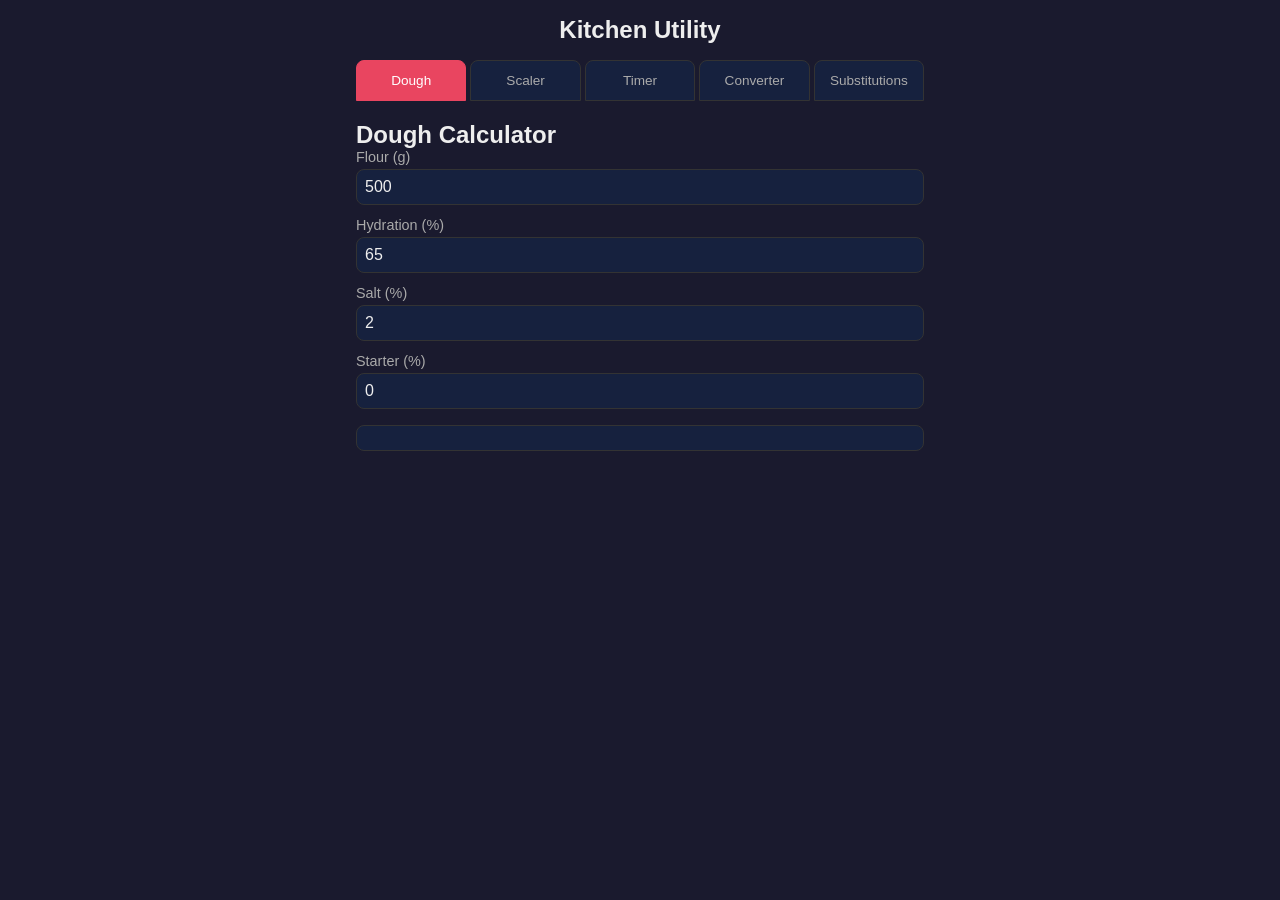
==== index.html @ 8a7f0510 "feat: add kitchen utility app skeleton with all tool modules" ====
<!DOCTYPE html>
<html lang="en">
<head>
    <meta charset="UTF-8">
    <meta name="viewport" content="width=device-width, initial-scale=1.0">
    <title>Kitchen Utility</title>
    <link rel="stylesheet" href="styles.css">
</head>
<body>
    <header>
        <h1>Kitchen Utility</h1>
    </header>
    <nav class="tabs" role="tablist">
        <button class="tab active" data-tab="dough" role="tab" aria-selected="true">Dough</button>
        <button class="tab" data-tab="scaler" role="tab" aria-selected="false">Scaler</button>
        <button class="tab" data-tab="timer" role="tab" aria-selected="false">Timer</button>
        <button class="tab" data-tab="converter" role="tab" aria-selected="false">Converter</button>
        <button class="tab" data-tab="substitutions" role="tab" aria-selected="false">Substitutions</button>
    </nav>
    <main>
        <section id="dough" class="tool-panel active" role="tabpanel">
            <h2>Dough Calculator</h2>
            <div class="input-group">
                <label for="flour">Flour (g)</label>
                <input type="number" id="flour" value="500" min="1">
            </div>
            <div class="input-group">
                <label for="hydration">Hydration (%)</label>
                <input type="number" id="hydration" value="65" min="0" max="100" step="0.1">
            </div>
            <div class="input-group">
                <label for="salt">Salt (%)</label>
                <input type="number" id="salt" value="2" min="0" max="5" step="0.1">
            </div>
            <div class="input-group">
                <label for="starter">Starter (%)</label>
                <input type="number" id="starter" value="0" min="0" max="100" step="0.1">
            </div>
            <div id="dough-results" class="results"></div>
        </section>
        <section id="scaler" class="tool-panel" role="tabpanel" hidden>
            <h2>Recipe Scaler</h2>
            <div class="input-group">
                <label for="servings-current">Current servings</label>
                <input type="number" id="servings-current" value="4" min="1">
            </div>
            <div class="input-group">
                <label for="servings-target">Target servings</label>
                <input type="number" id="servings-target" value="2" min="1">
            </div>
            <div id="recipe-inputs" class="recipe-inputs"></div>
            <button id="add-ingredient" class="btn">+ Add Ingredient</button>
            <div id="scaled-results" class="results"></div>
        </section>
        <section id="timer" class="tool-panel" role="tabpanel" hidden>
            <h2>Cooking Timer</h2>
            <div id="timer-list" class="timer-list"></div>
            <button id="add-timer" class="btn">+ Add Timer</button>
        </section>
        <section id="converter" class="tool-panel" role="tabpanel" hidden>
            <h2>Unit Converter</h2>
            <div class="converter-type-tabs">
                <button class="converter-tab active" data-type="temperature">Temperature</button>
                <button class="converter-tab" data-type="volume">Volume</button>
                <button class="converter-tab" data-type="weight">Weight</button>
            </div>
            <div class="input-group">
                <label for="converter-value">Value</label>
                <input type="number" id="converter-value" value="200" step="0.1">
            </div>
            <div class="input-group">
                <label for="converter-from">From</label>
                <select id="converter-from"></select>
            </div>
            <div class="input-group">
                <label for="converter-to">To</label>
                <select id="converter-to"></select>
            </div>
            <div id="converter-results" class="results"></div>
        </section>
        <section id="substitutions" class="tool-panel" role="tabpanel" hidden>
            <h2>Substitution Finder</h2>
            <div class="input-group">
                <label for="sub-search">Search ingredient</label>
                <input type="text" id="sub-search" placeholder="e.g., butter, eggs, milk">
            </div>
            <div id="sub-results" class="results"></div>
        </section>
    </main>
    <script src="js/dough.js"></script>
    <script src="js/scaler.js"></script>
    <script src="js/timer.js"></script>
    <script src="js/converter.js"></script>
    <script src="js/substitutions.json"></script>
    <script src="js/substitutions.js"></script>
    <script src="js/app.js"></script>
</body>
</html>
---- styles.css ----
:root {
    --bg: #1a1a2e;
    --surface: #16213e;
    --primary: #e94560;
    --text: #eee;
    --text-muted: #aaa;
    --border: #333;
    --radius: 8px;
    --spacing: 1rem;
}

* { box-sizing: border-box; margin: 0; padding: 0; }

body {
    font-family: -apple-system, BlinkMacSystemFont, 'Segoe UI', Roboto, sans-serif;
    background: var(--bg);
    color: var(--text);
    min-height: 100vh;
    padding: var(--spacing);
}

header h1 {
    text-align: center;
    margin-bottom: 1rem;
    font-size: 1.5rem;
}

.tabs {
    display: flex;
    gap: 0.25rem;
    overflow-x: auto;
    -webkit-overflow-scrolling: touch;
    margin-bottom: 1rem;
    padding-bottom: 0.25rem;
}

.tab {
    flex: 1;
    min-width: 70px;
    padding: 0.75rem 0.5rem;
    background: var(--surface);
    border: 1px solid var(--border);
    color: var(--text-muted);
    border-radius: var(--radius) var(--radius) 0 0;
    cursor: pointer;
    font-size: 0.85rem;
    text-align: center;
    transition: all 0.2s;
}

.tab.active {
    background: var(--primary);
    color: white;
    border-color: var(--primary);
}

.tool-panel {
    display: none;
}

.tool-panel.active {
    display: block;
}

.input-group {
    margin-bottom: 0.75rem;
}

.input-group label {
    display: block;
    margin-bottom: 0.25rem;
    font-size: 0.9rem;
    color: var(--text-muted);
}

.input-group input,
.input-group select {
    width: 100%;
    padding: 0.5rem;
    background: var(--surface);
    border: 1px solid var(--border);
    color: var(--text);
    border-radius: var(--radius);
    font-size: 1rem;
}

.input-group input:focus,
.input-group select:focus {
    outline: none;
    border-color: var(--primary);
}

.btn {
    padding: 0.5rem 1rem;
    background: var(--primary);
    color: white;
    border: none;
    border-radius: var(--radius);
    cursor: pointer;
    font-size: 0.9rem;
}

.btn:hover { opacity: 0.9; }

.results {
    margin-top: 1rem;
    padding: 0.75rem;
    background: var(--surface);
    border-radius: var(--radius);
    border: 1px solid var(--border);
}

.results p {
    margin-bottom: 0.25rem;
    font-size: 0.95rem;
}

.results strong {
    color: var(--primary);
}

.recipe-inputs {
    margin-bottom: 0.5rem;
}

.recipe-input-row {
    display: flex;
    gap: 0.5rem;
    margin-bottom: 0.5rem;
}

.recipe-input-row input {
    flex: 1;
}

.timer-list {
    margin-bottom: 1rem;
}

.timer-item {
    background: var(--surface);
    border: 1px solid var(--border);
    border-radius: var(--radius);
    padding: 0.75rem;
    margin-bottom: 0.5rem;
}

.timer-item .timer-name {
    font-weight: bold;
    margin-bottom: 0.25rem;
}

.timer-item .timer-time {
    font-size: 1.5rem;
    font-variant-numeric: tabular-nums;
}

.timer-item .timer-controls {
    display: flex;
    gap: 0.5rem;
    margin-top: 0.5rem;
}

.timer-item.finished {
    border-color: var(--primary);
    animation: pulse 1s infinite;
}

@keyframes pulse {
    0%, 100% { opacity: 1; }
    50% { opacity: 0.7; }
}

.converter-type-tabs {
    display: flex;
    gap: 0.25rem;
    margin-bottom: 0.75rem;
}

.converter-tab {
    padding: 0.5rem 1rem;
    background: var(--surface);
    border: 1px solid var(--border);
    color: var(--text-muted);
    border-radius: var(--radius);
    cursor: pointer;
    font-size: 0.85rem;
}

.converter-tab.active {
    background: var(--primary);
    color: white;
    border-color: var(--primary);
}

@media (min-width: 600px) {
    body { max-width: 600px; margin: 0 auto; }
    .recipe-input-row { flex-wrap: nowrap; }
}
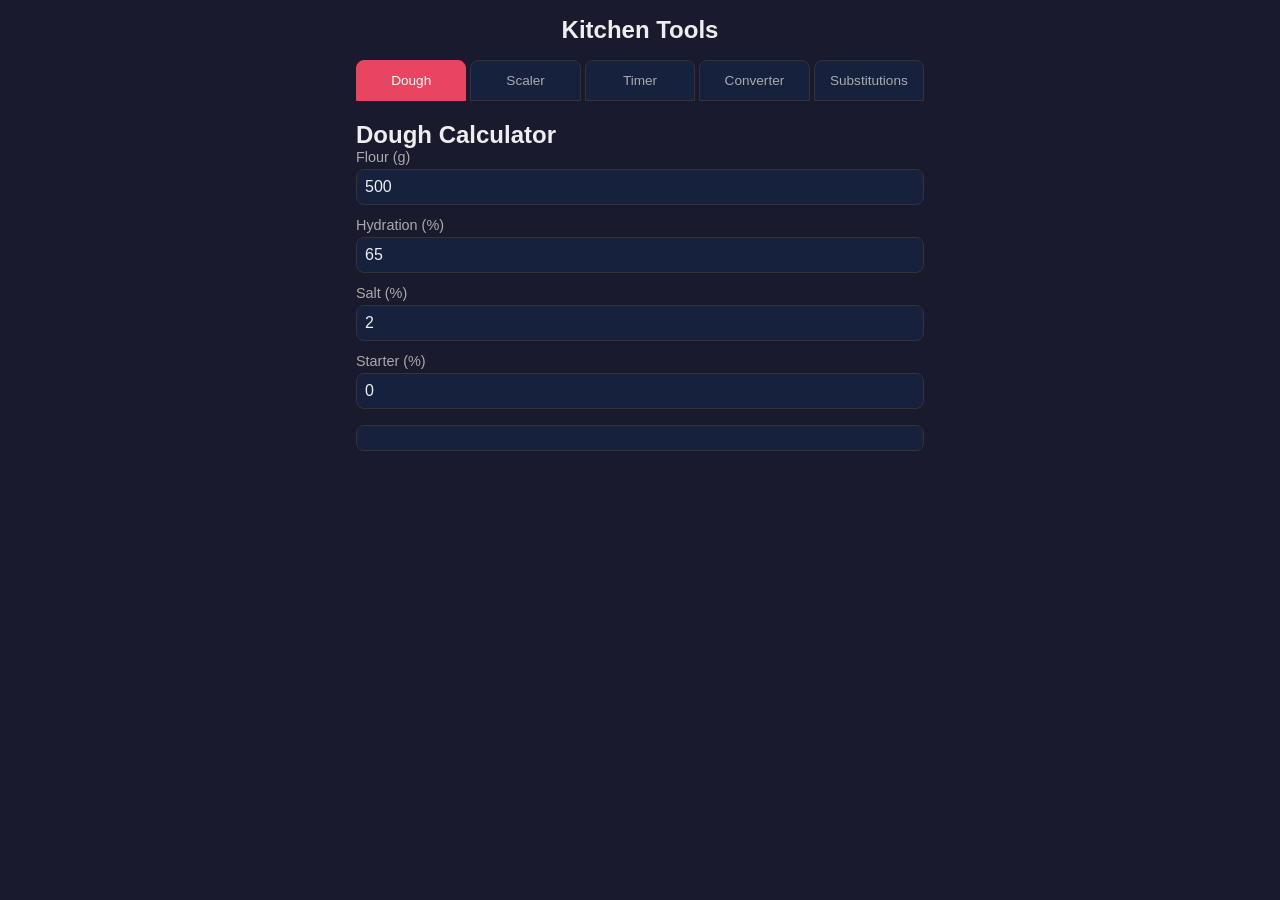
==== commit 48af4fec: "Baseline upstream Kitchen Utility" ====
--- a/index.html
+++ b/index.html
@@ -3,12 +3,15 @@
 <head>
     <meta charset="UTF-8">
     <meta name="viewport" content="width=device-width, initial-scale=1.0">
-    <title>Kitchen Utility</title>
+    <title>Kitchen Tools</title>
+    <meta name="description" content="Kitchen utility tools: dough calculator, recipe scaler, cooking timer, unit converter, substitution finder">
+    <meta name="theme-color" content="#1a1a2e">
+    <link rel="icon" href="data:image/svg+xml,<svg xmlns='http://www.w3.org/2000/svg' viewBox='0 0 100 100'><text y='.9em' font-size='90'>🍳</text></svg>">
     <link rel="stylesheet" href="styles.css">
 </head>
 <body>
     <header>
-        <h1>Kitchen Utility</h1>
+        <h1>Kitchen Tools</h1>
     </header>
     <nav class="tabs" role="tablist">
         <button class="tab active" data-tab="dough" role="tab" aria-selected="true">Dough</button>
@@ -91,7 +94,6 @@
     <script src="js/scaler.js"></script>
     <script src="js/timer.js"></script>
     <script src="js/converter.js"></script>
-    <script src="js/substitutions.json"></script>
     <script src="js/substitutions.js"></script>
     <script src="js/app.js"></script>
 </body>
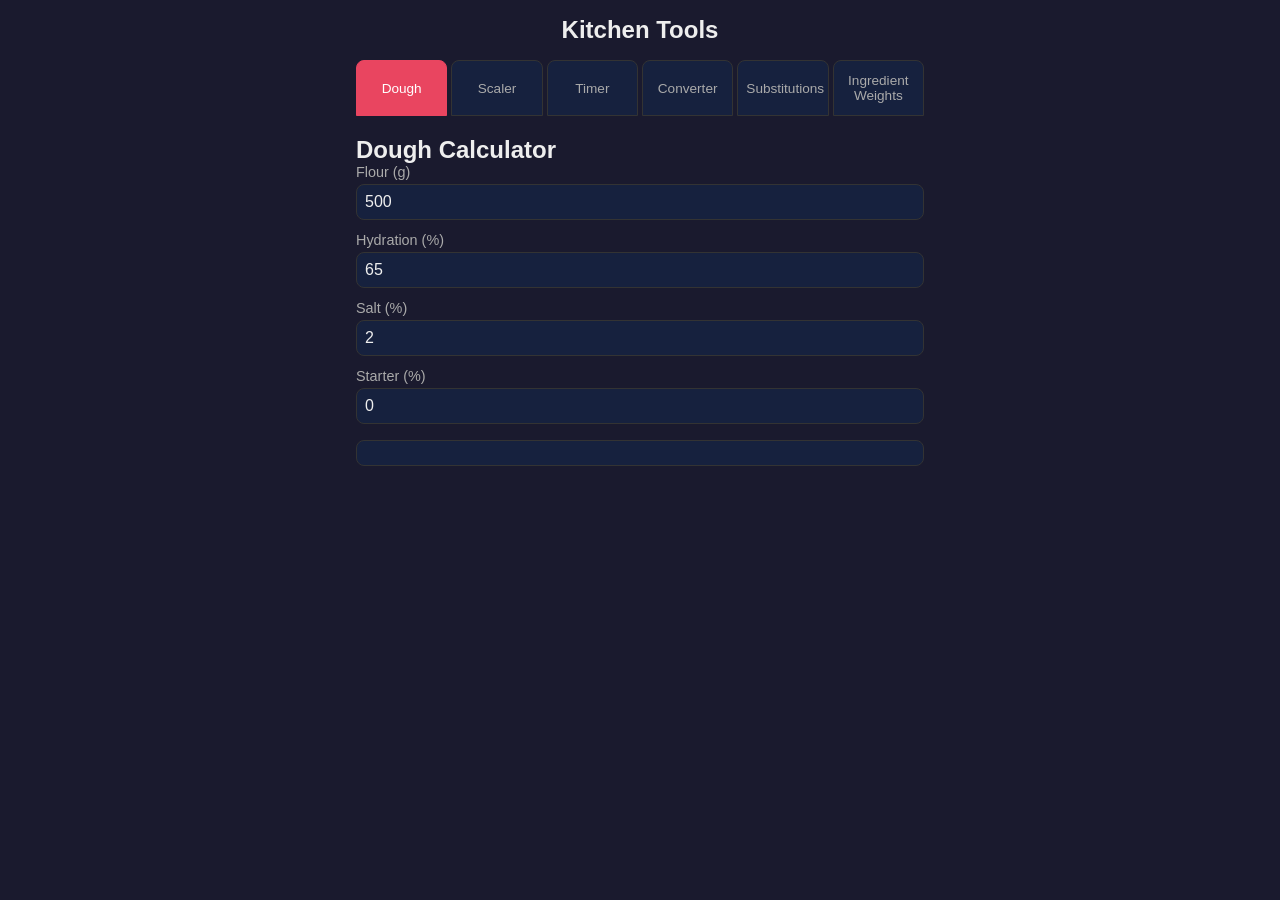
==== commit 036eaddc: "Add ingredient-aware cup to weight converter" ====
--- a/index.html
+++ b/index.html
@@ -19,6 +19,7 @@
         <button class="tab" data-tab="timer" role="tab" aria-selected="false">Timer</button>
         <button class="tab" data-tab="converter" role="tab" aria-selected="false">Converter</button>
         <button class="tab" data-tab="substitutions" role="tab" aria-selected="false">Substitutions</button>
+	<button class="tab" data-tab="ingredient-weights" role="tab" aria-selected="false">Ingredient Weights</button>
     </nav>
     <main>
         <section id="dough" class="tool-panel active" role="tabpanel">
@@ -89,12 +90,29 @@
             </div>
             <div id="sub-results" class="results"></div>
         </section>
+	<section id="ingredient-weights" class="tool-panel" role="tabpanel" hidden>
+    	    <h2>Ingredient Weights</h2>
+   	    <p>Convert common cooking ingredients from cups to approximate weight.</p>
+
+	    <div class="form-group">
+       	 	<label for="weight-ingredient">Ingredient</label>
+       	 	<select id="weight-ingredient"></select>
+   	 </div>
+
+   	 <div class="form-group">
+        	<label for="weight-amount">Cups</label>
+       	 <input type="number" id="weight-amount" value="1" min="0" step="0.25">
+   	 </div>
+
+	    <div id="weight-results" class="results"></div>
+	</section>
     </main>
     <script src="js/dough.js"></script>
     <script src="js/scaler.js"></script>
     <script src="js/timer.js"></script>
     <script src="js/converter.js"></script>
     <script src="js/substitutions.js"></script>
+    <script src="js/ingredient-weights.js"></script>
     <script src="js/app.js"></script>
 </body>
 </html>
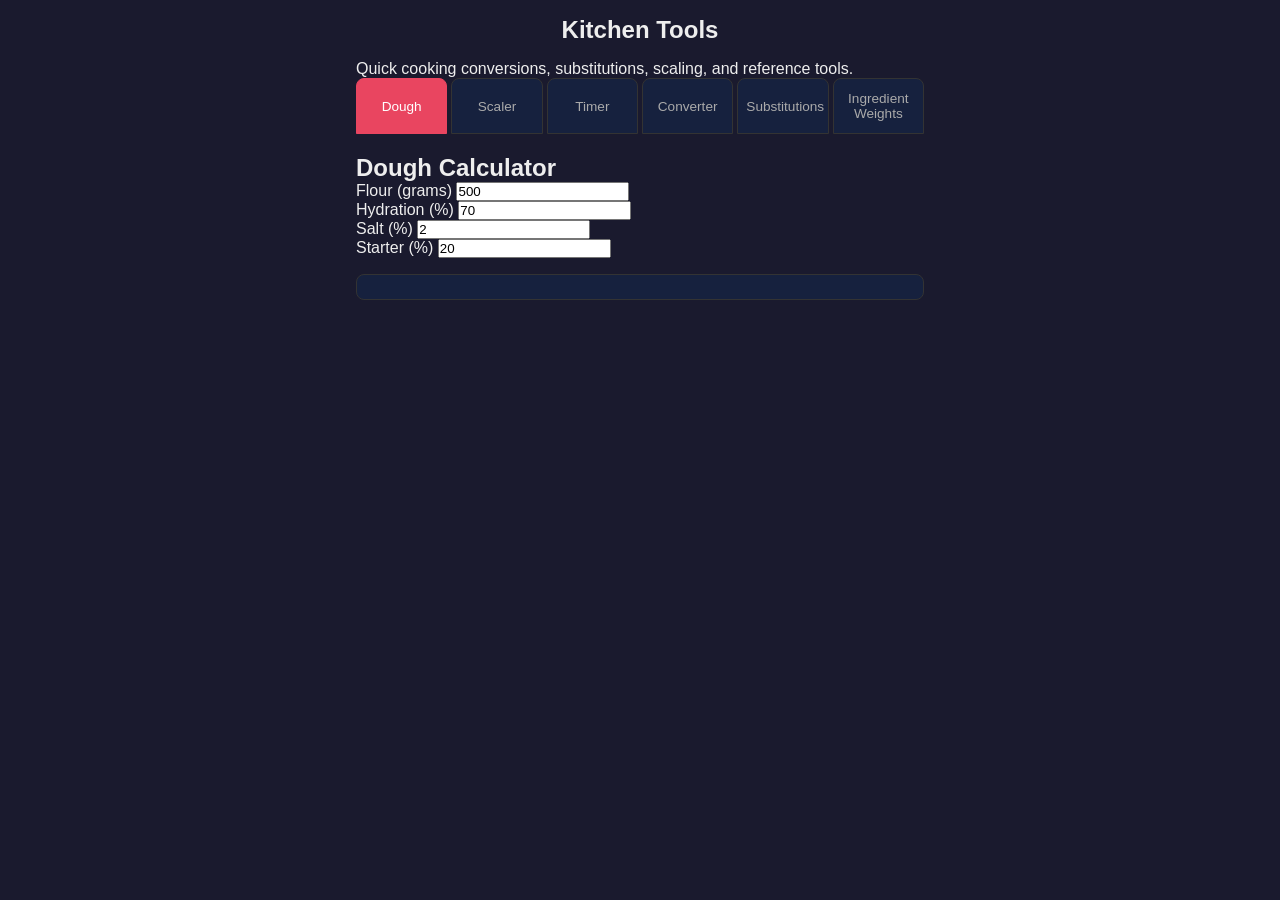
==== commit c51bd838: "Add cup tablespoon and teaspoon ingredient conversions" ====
--- a/index.html
+++ b/index.html
@@ -4,115 +4,335 @@
     <meta charset="UTF-8">
     <meta name="viewport" content="width=device-width, initial-scale=1.0">
     <title>Kitchen Tools</title>
-    <meta name="description" content="Kitchen utility tools: dough calculator, recipe scaler, cooking timer, unit converter, substitution finder">
-    <meta name="theme-color" content="#1a1a2e">
-    <link rel="icon" href="data:image/svg+xml,<svg xmlns='http://www.w3.org/2000/svg' viewBox='0 0 100 100'><text y='.9em' font-size='90'>🍳</text></svg>">
+    <meta
+        name="description"
+        content="Quick cooking conversions, substitutions, scaling, ingredient weights, dough calculations, and timers."
+    >
     <link rel="stylesheet" href="styles.css">
 </head>
+
 <body>
     <header>
         <h1>Kitchen Tools</h1>
+        <p>Quick cooking conversions, substitutions, scaling, and reference tools.</p>
     </header>
+
     <nav class="tabs" role="tablist">
-        <button class="tab active" data-tab="dough" role="tab" aria-selected="true">Dough</button>
-        <button class="tab" data-tab="scaler" role="tab" aria-selected="false">Scaler</button>
-        <button class="tab" data-tab="timer" role="tab" aria-selected="false">Timer</button>
-        <button class="tab" data-tab="converter" role="tab" aria-selected="false">Converter</button>
-        <button class="tab" data-tab="substitutions" role="tab" aria-selected="false">Substitutions</button>
-	<button class="tab" data-tab="ingredient-weights" role="tab" aria-selected="false">Ingredient Weights</button>
+        <button
+            class="tab active"
+            data-tab="dough"
+            role="tab"
+            aria-selected="true"
+        >
+            Dough
+        </button>
+
+        <button
+            class="tab"
+            data-tab="scaler"
+            role="tab"
+            aria-selected="false"
+        >
+            Scaler
+        </button>
+
+        <button
+            class="tab"
+            data-tab="timer"
+            role="tab"
+            aria-selected="false"
+        >
+            Timer
+        </button>
+
+        <button
+            class="tab"
+            data-tab="converter"
+            role="tab"
+            aria-selected="false"
+        >
+            Converter
+        </button>
+
+        <button
+            class="tab"
+            data-tab="substitutions"
+            role="tab"
+            aria-selected="false"
+        >
+            Substitutions
+        </button>
+
+        <button
+            class="tab"
+            data-tab="ingredient-weights"
+            role="tab"
+            aria-selected="false"
+        >
+            Ingredient Weights
+        </button>
     </nav>
+
     <main>
-        <section id="dough" class="tool-panel active" role="tabpanel">
+
+        <!-- Dough Calculator -->
+        <section
+            id="dough"
+            class="tool-panel active"
+            role="tabpanel"
+        >
             <h2>Dough Calculator</h2>
-            <div class="input-group">
-                <label for="flour">Flour (g)</label>
-                <input type="number" id="flour" value="500" min="1">
-            </div>
-            <div class="input-group">
+
+            <div class="form-group">
+                <label for="flour">Flour (grams)</label>
+                <input
+                    type="number"
+                    id="flour"
+                    value="500"
+                    min="0"
+                    step="1"
+                >
+            </div>
+
+            <div class="form-group">
                 <label for="hydration">Hydration (%)</label>
-                <input type="number" id="hydration" value="65" min="0" max="100" step="0.1">
-            </div>
-            <div class="input-group">
+                <input
+                    type="number"
+                    id="hydration"
+                    value="70"
+                    min="0"
+                    step="0.1"
+                >
+            </div>
+
+            <div class="form-group">
                 <label for="salt">Salt (%)</label>
-                <input type="number" id="salt" value="2" min="0" max="5" step="0.1">
-            </div>
-            <div class="input-group">
+                <input
+                    type="number"
+                    id="salt"
+                    value="2"
+                    min="0"
+                    step="0.1"
+                >
+            </div>
+
+            <div class="form-group">
                 <label for="starter">Starter (%)</label>
-                <input type="number" id="starter" value="0" min="0" max="100" step="0.1">
-            </div>
+                <input
+                    type="number"
+                    id="starter"
+                    value="20"
+                    min="0"
+                    step="0.1"
+                >
+            </div>
+
             <div id="dough-results" class="results"></div>
         </section>
-        <section id="scaler" class="tool-panel" role="tabpanel" hidden>
+
+
+        <!-- Recipe Scaler -->
+        <section
+            id="scaler"
+            class="tool-panel"
+            role="tabpanel"
+            hidden
+        >
             <h2>Recipe Scaler</h2>
-            <div class="input-group">
-                <label for="servings-current">Current servings</label>
-                <input type="number" id="servings-current" value="4" min="1">
-            </div>
-            <div class="input-group">
+
+            <div class="form-group">
+                <label for="servings-current">Original servings</label>
+                <input
+                    type="number"
+                    id="servings-current"
+                    value="4"
+                    min="1"
+                    step="1"
+                >
+            </div>
+
+            <div class="form-group">
                 <label for="servings-target">Target servings</label>
-                <input type="number" id="servings-target" value="2" min="1">
-            </div>
-            <div id="recipe-inputs" class="recipe-inputs"></div>
-            <button id="add-ingredient" class="btn">+ Add Ingredient</button>
+                <input
+                    type="number"
+                    id="servings-target"
+                    value="8"
+                    min="1"
+                    step="1"
+                >
+            </div>
+
+            <div id="ingredient-list"></div>
+
+            <button
+                id="add-ingredient"
+                class="btn"
+                type="button"
+            >
+                + Add Ingredient
+            </button>
+
             <div id="scaled-results" class="results"></div>
         </section>
-        <section id="timer" class="tool-panel" role="tabpanel" hidden>
+
+
+        <!-- Cooking Timer -->
+        <section
+            id="timer"
+            class="tool-panel"
+            role="tabpanel"
+            hidden
+        >
             <h2>Cooking Timer</h2>
+
             <div id="timer-list" class="timer-list"></div>
-            <button id="add-timer" class="btn">+ Add Timer</button>
-        </section>
-        <section id="converter" class="tool-panel" role="tabpanel" hidden>
+
+            <button
+                id="add-timer"
+                class="btn"
+                type="button"
+            >
+                + Add Timer
+            </button>
+        </section>
+
+
+        <!-- Unit Converter -->
+        <section
+            id="converter"
+            class="tool-panel"
+            role="tabpanel"
+            hidden
+        >
             <h2>Unit Converter</h2>
+
             <div class="converter-type-tabs">
-                <button class="converter-tab active" data-type="temperature">Temperature</button>
-                <button class="converter-tab" data-type="volume">Volume</button>
-                <button class="converter-tab" data-type="weight">Weight</button>
-            </div>
-            <div class="input-group">
+                <button
+                    class="converter-tab active"
+                    data-type="temperature"
+                    type="button"
+                >
+                    Temperature
+                </button>
+
+                <button
+                    class="converter-tab"
+                    data-type="volume"
+                    type="button"
+                >
+                    Volume
+                </button>
+
+                <button
+                    class="converter-tab"
+                    data-type="weight"
+                    type="button"
+                >
+                    Weight
+                </button>
+            </div>
+
+            <div class="form-group">
                 <label for="converter-value">Value</label>
-                <input type="number" id="converter-value" value="200" step="0.1">
-            </div>
-            <div class="input-group">
+                <input
+                    type="number"
+                    id="converter-value"
+                    value="200"
+                    step="0.1"
+                >
+            </div>
+
+            <div class="form-group">
                 <label for="converter-from">From</label>
                 <select id="converter-from"></select>
             </div>
-            <div class="input-group">
+
+            <div class="form-group">
                 <label for="converter-to">To</label>
                 <select id="converter-to"></select>
             </div>
+
             <div id="converter-results" class="results"></div>
         </section>
-        <section id="substitutions" class="tool-panel" role="tabpanel" hidden>
-            <h2>Substitution Finder</h2>
-            <div class="input-group">
-                <label for="sub-search">Search ingredient</label>
-                <input type="text" id="sub-search" placeholder="e.g., butter, eggs, milk">
-            </div>
-            <div id="sub-results" class="results"></div>
-        </section>
-	<section id="ingredient-weights" class="tool-panel" role="tabpanel" hidden>
-    	    <h2>Ingredient Weights</h2>
-   	    <p>Convert common cooking ingredients from cups to approximate weight.</p>
-
-	    <div class="form-group">
-       	 	<label for="weight-ingredient">Ingredient</label>
-       	 	<select id="weight-ingredient"></select>
-   	 </div>
-
-   	 <div class="form-group">
-        	<label for="weight-amount">Cups</label>
-       	 <input type="number" id="weight-amount" value="1" min="0" step="0.25">
-   	 </div>
-
-	    <div id="weight-results" class="results"></div>
-	</section>
+
+
+        <!-- Substitution Finder -->
+        <section
+            id="substitutions"
+            class="tool-panel"
+            role="tabpanel"
+            hidden
+        >
+            <h2>Ingredient Substitution Finder</h2>
+
+            <div class="form-group">
+                <label for="sub-search">Ingredient</label>
+                <input
+                    type="text"
+                    id="sub-search"
+                    placeholder="Try butter, egg, milk, flour..."
+                    autocomplete="off"
+                >
+            </div>
+
+            <div id="sub-results" class="results">
+                <p style="color: var(--text-muted);">
+                    Type an ingredient to find substitutions.
+                </p>
+            </div>
+        </section>
+
+
+        <!-- Ingredient Weights -->
+        <section
+            id="ingredient-weights"
+            class="tool-panel"
+            role="tabpanel"
+            hidden
+        >
+            <h2>Ingredient Weights</h2>
+
+            <p>
+                Convert cups, tablespoons, and teaspoons of common
+                ingredients to approximate weight.
+            </p>
+
+            <div class="form-group">
+                <label for="weight-ingredient">Ingredient</label>
+                <select id="weight-ingredient"></select>
+            </div>
+
+            <div class="form-group">
+                <label for="weight-amount">Amount</label>
+                <input
+                    type="number"
+                    id="weight-amount"
+                    value="1"
+                    min="0"
+                    step="0.25"
+                >
+            </div>
+
+            <div class="form-group">
+                <label for="weight-unit">Unit</label>
+                <select id="weight-unit">
+                    <option value="cup">Cups</option>
+                    <option value="tbsp">Tablespoons</option>
+                    <option value="tsp">Teaspoons</option>
+                </select>
+            </div>
+
+            <div id="weight-results" class="results"></div>
+        </section>
+
     </main>
+
+    <script src="js/app.js"></script>
     <script src="js/dough.js"></script>
     <script src="js/scaler.js"></script>
     <script src="js/timer.js"></script>
     <script src="js/converter.js"></script>
     <script src="js/substitutions.js"></script>
     <script src="js/ingredient-weights.js"></script>
-    <script src="js/app.js"></script>
 </body>
 </html>
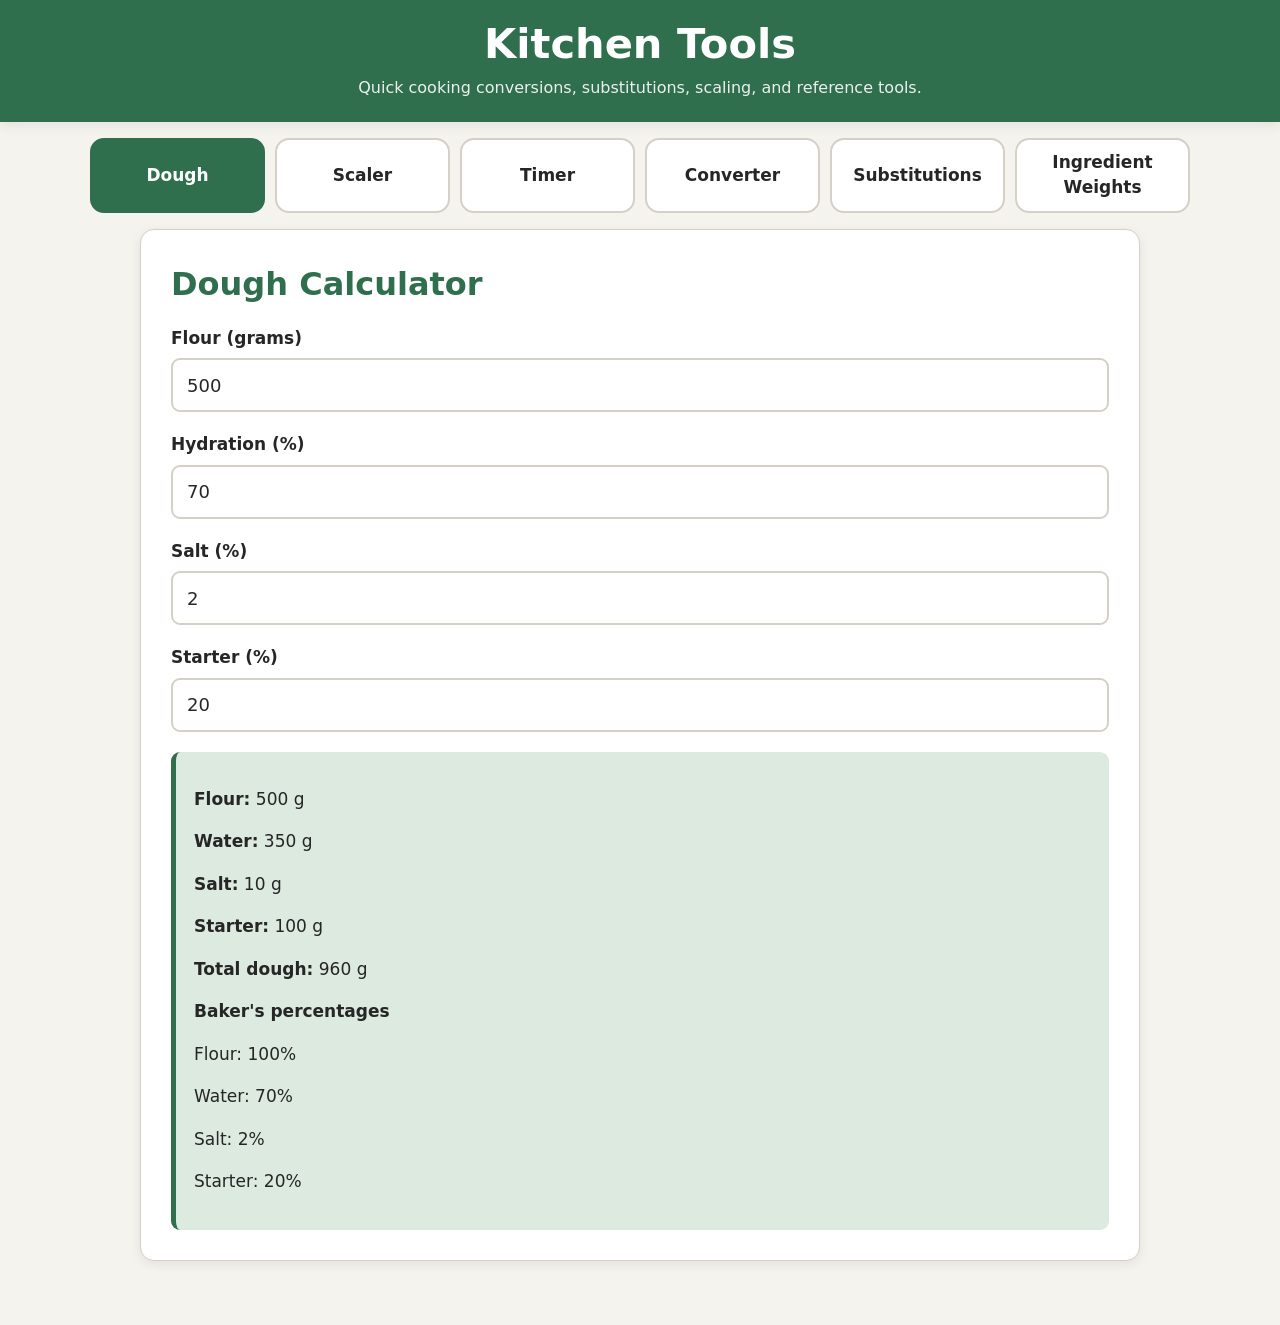
==== commit d6df9878: "Redesign recipe scaler with compact touchscreen rows" ====
--- a/index.html
+++ b/index.html
@@ -3,18 +3,24 @@
 <head>
     <meta charset="UTF-8">
     <meta name="viewport" content="width=device-width, initial-scale=1.0">
+
     <title>Kitchen Tools</title>
+
     <meta
         name="description"
         content="Quick cooking conversions, substitutions, scaling, ingredient weights, dough calculations, and timers."
     >
+
     <link rel="stylesheet" href="styles.css">
 </head>
 
 <body>
     <header>
         <h1>Kitchen Tools</h1>
-        <p>Quick cooking conversions, substitutions, scaling, and reference tools.</p>
+        <p>
+            Quick cooking conversions, substitutions, scaling,
+            and reference tools.
+        </p>
     </header>
 
     <nav class="tabs" role="tablist">
@@ -23,6 +29,7 @@
             data-tab="dough"
             role="tab"
             aria-selected="true"
+            type="button"
         >
             Dough
         </button>
@@ -32,6 +39,7 @@
             data-tab="scaler"
             role="tab"
             aria-selected="false"
+            type="button"
         >
             Scaler
         </button>
@@ -41,6 +49,7 @@
             data-tab="timer"
             role="tab"
             aria-selected="false"
+            type="button"
         >
             Timer
         </button>
@@ -50,6 +59,7 @@
             data-tab="converter"
             role="tab"
             aria-selected="false"
+            type="button"
         >
             Converter
         </button>
@@ -59,6 +69,7 @@
             data-tab="substitutions"
             role="tab"
             aria-selected="false"
+            type="button"
         >
             Substitutions
         </button>
@@ -68,14 +79,15 @@
             data-tab="ingredient-weights"
             role="tab"
             aria-selected="false"
+            type="button"
         >
             Ingredient Weights
         </button>
     </nav>
 
     <main>
-
         <!-- Dough Calculator -->
+
         <section
             id="dough"
             class="tool-panel active"
@@ -85,6 +97,7 @@
 
             <div class="form-group">
                 <label for="flour">Flour (grams)</label>
+
                 <input
                     type="number"
                     id="flour"
@@ -96,6 +109,7 @@
 
             <div class="form-group">
                 <label for="hydration">Hydration (%)</label>
+
                 <input
                     type="number"
                     id="hydration"
@@ -107,6 +121,7 @@
 
             <div class="form-group">
                 <label for="salt">Salt (%)</label>
+
                 <input
                     type="number"
                     id="salt"
@@ -118,6 +133,7 @@
 
             <div class="form-group">
                 <label for="starter">Starter (%)</label>
+
                 <input
                     type="number"
                     id="starter"
@@ -127,11 +143,15 @@
                 >
             </div>
 
-            <div id="dough-results" class="results"></div>
+            <div
+                id="dough-results"
+                class="results"
+            ></div>
         </section>
 
 
-        <!-- Recipe Scaler -->
+        <!-- Compact Recipe Scaler -->
+
         <section
             id="scaler"
             class="tool-panel"
@@ -140,64 +160,237 @@
         >
             <h2>Recipe Scaler</h2>
 
-            <div class="form-group">
-                <label for="servings-current">Original servings</label>
-                <input
-                    type="number"
-                    id="servings-current"
-                    value="4"
-                    min="1"
-                    step="1"
-                >
-            </div>
-
-            <div class="form-group">
-                <label for="servings-target">Target servings</label>
-                <input
-                    type="number"
-                    id="servings-target"
-                    value="8"
-                    min="1"
-                    step="1"
-                >
-            </div>
-
-            <div id="ingredient-list"></div>
-
-            <button
-                id="add-ingredient"
-                class="btn"
-                type="button"
-            >
-                + Add Ingredient
-            </button>
-
-            <div id="scaled-results" class="results"></div>
+            <p>
+                Enter the original and target servings,
+                then add each ingredient as one compact row.
+            </p>
+
+            <div class="scaler-servings">
+                <div class="form-group">
+                    <label for="servings-current">
+                        Original Servings
+                    </label>
+
+                    <input
+                        type="number"
+                        id="servings-current"
+                        value="4"
+                        min="0.1"
+                        step="0.1"
+                        inputmode="decimal"
+                    >
+                </div>
+
+                <div class="form-group">
+                    <label for="servings-target">
+                        Target Servings
+                    </label>
+
+                    <input
+                        type="number"
+                        id="servings-target"
+                        value="8"
+                        min="0.1"
+                        step="0.1"
+                        inputmode="decimal"
+                    >
+                </div>
+            </div>
+
+            <div class="scaler-fraction-toolbar">
+                <div>
+                    <strong>Quick Fraction</strong>
+
+                    <span id="fraction-target-label">
+                        Tap an Amount field first
+                    </span>
+                </div>
+
+                <div
+                    id="fraction-buttons"
+                    class="fraction-buttons"
+                    aria-label="Quick fractions"
+                >
+                    <button type="button" data-fraction="0.25">
+                        ¼
+                    </button>
+
+                    <button type="button" data-fraction="0.3333333333">
+                        ⅓
+                    </button>
+
+                    <button type="button" data-fraction="0.5">
+                        ½
+                    </button>
+
+                    <button type="button" data-fraction="0.6666666667">
+                        ⅔
+                    </button>
+
+                    <button type="button" data-fraction="0.75">
+                        ¾
+                    </button>
+                </div>
+            </div>
+
+            <div class="ingredient-table">
+                <div class="ingredient-table-header" aria-hidden="true">
+                    <span>Ingredient</span>
+                    <span>Amount</span>
+                    <span>Unit</span>
+                    <span>Remove</span>
+                </div>
+
+                <div
+                    id="ingredient-list"
+                    class="ingredient-table-body"
+                ></div>
+            </div>
+
+            <div class="scaler-actions">
+                <button
+                    id="add-ingredient"
+                    class="btn"
+                    type="button"
+                >
+                    + Add Ingredient
+                </button>
+
+                <button
+                    id="clear-ingredients"
+                    class="btn btn-secondary"
+                    type="button"
+                >
+                    Clear Recipe
+                </button>
+            </div>
+
+            <div
+                id="scaled-results"
+                class="results"
+            ></div>
         </section>
 
 
         <!-- Cooking Timer -->
+
         <section
             id="timer"
             class="tool-panel"
             role="tabpanel"
             hidden
         >
-            <h2>Cooking Timer</h2>
-
-            <div id="timer-list" class="timer-list"></div>
-
-            <button
-                id="add-timer"
-                class="btn"
-                type="button"
-            >
-                + Add Timer
-            </button>
+            <h2>Cooking Timers</h2>
+
+            <p>
+                Create and run multiple timers at the same time.
+            </p>
+
+            <div class="timer-create-panel">
+                <div class="form-group">
+                    <label for="timer-name">
+                        Timer Name
+                    </label>
+
+                    <input
+                        type="text"
+                        id="timer-name"
+                        placeholder="Pasta, bread, chicken..."
+                        autocomplete="off"
+                    >
+                </div>
+
+                <div class="timer-duration">
+                    <div class="form-group">
+                        <label for="timer-hours">Hours</label>
+
+                        <input
+                            type="number"
+                            id="timer-hours"
+                            value="0"
+                            min="0"
+                            max="24"
+                            step="1"
+                            inputmode="numeric"
+                        >
+                    </div>
+
+                    <div class="form-group">
+                        <label for="timer-minutes">Minutes</label>
+
+                        <input
+                            type="number"
+                            id="timer-minutes"
+                            value="10"
+                            min="0"
+                            max="59"
+                            step="1"
+                            inputmode="numeric"
+                        >
+                    </div>
+
+                    <div class="form-group">
+                        <label for="timer-seconds">Seconds</label>
+
+                        <input
+                            type="number"
+                            id="timer-seconds"
+                            value="0"
+                            min="0"
+                            max="59"
+                            step="1"
+                            inputmode="numeric"
+                        >
+                    </div>
+                </div>
+
+                <div
+                    class="timer-presets"
+                    aria-label="Timer presets"
+                >
+                    <button type="button" class="timer-preset" data-minutes="1">
+                        1 min
+                    </button>
+
+                    <button type="button" class="timer-preset" data-minutes="5">
+                        5 min
+                    </button>
+
+                    <button type="button" class="timer-preset" data-minutes="10">
+                        10 min
+                    </button>
+
+                    <button type="button" class="timer-preset" data-minutes="15">
+                        15 min
+                    </button>
+
+                    <button type="button" class="timer-preset" data-minutes="30">
+                        30 min
+                    </button>
+
+                    <button type="button" class="timer-preset" data-minutes="60">
+                        1 hour
+                    </button>
+                </div>
+
+                <button
+                    id="add-timer"
+                    class="btn timer-create-button"
+                    type="button"
+                >
+                    Start New Timer
+                </button>
+            </div>
+
+            <div
+                id="timer-list"
+                class="timer-list"
+            ></div>
         </section>
 
 
         <!-- Unit Converter -->
+
         <section
             id="converter"
             class="tool-panel"
@@ -234,6 +427,7 @@
 
             <div class="form-group">
                 <label for="converter-value">Value</label>
+
                 <input
                     type="number"
                     id="converter-value"
@@ -252,11 +446,15 @@
                 <select id="converter-to"></select>
             </div>
 
-            <div id="converter-results" class="results"></div>
+            <div
+                id="converter-results"
+                class="results"
+            ></div>
         </section>
 
 
         <!-- Substitution Finder -->
+
         <section
             id="substitutions"
             class="tool-panel"
@@ -266,7 +464,10 @@
             <h2>Ingredient Substitution Finder</h2>
 
             <div class="form-group">
-                <label for="sub-search">Ingredient</label>
+                <label for="sub-search">
+                    Ingredient
+                </label>
+
                 <input
                     type="text"
                     id="sub-search"
@@ -275,7 +476,10 @@
                 >
             </div>
 
-            <div id="sub-results" class="results">
+            <div
+                id="sub-results"
+                class="results"
+            >
                 <p style="color: var(--text-muted);">
                     Type an ingredient to find substitutions.
                 </p>
@@ -284,6 +488,7 @@
 
 
         <!-- Ingredient Weights -->
+
         <section
             id="ingredient-weights"
             class="tool-panel"
@@ -298,12 +503,18 @@
             </p>
 
             <div class="form-group">
-                <label for="weight-ingredient">Ingredient</label>
+                <label for="weight-ingredient">
+                    Ingredient
+                </label>
+
                 <select id="weight-ingredient"></select>
             </div>
 
             <div class="form-group">
-                <label for="weight-amount">Amount</label>
+                <label for="weight-amount">
+                    Amount
+                </label>
+
                 <input
                     type="number"
                     id="weight-amount"
@@ -314,17 +525,30 @@
             </div>
 
             <div class="form-group">
-                <label for="weight-unit">Unit</label>
+                <label for="weight-unit">
+                    Unit
+                </label>
+
                 <select id="weight-unit">
-                    <option value="cup">Cups</option>
-                    <option value="tbsp">Tablespoons</option>
-                    <option value="tsp">Teaspoons</option>
+                    <option value="cup">
+                        Cups
+                    </option>
+
+                    <option value="tbsp">
+                        Tablespoons
+                    </option>
+
+                    <option value="tsp">
+                        Teaspoons
+                    </option>
                 </select>
             </div>
 
-            <div id="weight-results" class="results"></div>
+            <div
+                id="weight-results"
+                class="results"
+            ></div>
         </section>
-
     </main>
 
     <script src="js/app.js"></script>
--- a/styles.css
+++ b/styles.css
@@ -1,199 +1,832 @@
+/* Kitchen Tools - Touchscreen-first layout */
+
 :root {
-    --bg: #1a1a2e;
-    --surface: #16213e;
-    --primary: #e94560;
-    --text: #eee;
-    --text-muted: #aaa;
-    --border: #333;
-    --radius: 8px;
-    --spacing: 1rem;
-}
-
-* { box-sizing: border-box; margin: 0; padding: 0; }
+    --bg: #f5f3ee;
+    --surface: #ffffff;
+    --surface-alt: #eeeae2;
+
+    --primary: #2f6f4e;
+    --primary-hover: #255a3f;
+    --primary-light: #dceadf;
+
+    --accent: #d97706;
+
+    --text: #262626;
+    --text-muted: #6b6b6b;
+
+    --border: #d5d0c7;
+    --danger: #b83a3a;
+    --danger-hover: #922f2f;
+
+    --radius: 14px;
+    --radius-small: 9px;
+
+    --shadow: 0 3px 12px rgba(0, 0, 0, 0.08);
+
+    --touch-height: 54px;
+}
+
+* {
+    box-sizing: border-box;
+}
+
+html {
+    -webkit-text-size-adjust: 100%;
+    text-size-adjust: 100%;
+}
 
 body {
-    font-family: -apple-system, BlinkMacSystemFont, 'Segoe UI', Roboto, sans-serif;
+    margin: 0;
+
     background: var(--bg);
     color: var(--text);
+
+    font-family:
+        system-ui,
+        -apple-system,
+        BlinkMacSystemFont,
+        "Segoe UI",
+        sans-serif;
+
+    font-size: 17px;
+    line-height: 1.5;
+
     min-height: 100vh;
-    padding: var(--spacing);
+}
+
+header {
+    background: var(--primary);
+    color: white;
+
+    text-align: center;
+
+    padding:
+        max(20px, env(safe-area-inset-top))
+        20px
+        22px;
+
+    box-shadow: var(--shadow);
 }
 
 header h1 {
-    text-align: center;
-    margin-bottom: 1rem;
-    font-size: 1.5rem;
-}
+    margin: 0;
+
+    font-size: clamp(1.8rem, 6vw, 2.6rem);
+    line-height: 1.15;
+}
+
+header p {
+    margin: 8px auto 0;
+
+    max-width: 700px;
+
+    font-size: 1rem;
+    opacity: 0.9;
+}
+
+/* Navigation */
 
 .tabs {
-    display: flex;
-    gap: 0.25rem;
-    overflow-x: auto;
-    -webkit-overflow-scrolling: touch;
-    margin-bottom: 1rem;
-    padding-bottom: 0.25rem;
+    display: grid;
+
+    grid-template-columns:
+        repeat(2, minmax(0, 1fr));
+
+    gap: 10px;
+
+    width: min(900px, calc(100% - 24px));
+
+    margin: 16px auto;
 }
 
 .tab {
-    flex: 1;
-    min-width: 70px;
-    padding: 0.75rem 0.5rem;
+    min-height: 60px;
+
+    border: 2px solid var(--border);
+    border-radius: var(--radius);
+
     background: var(--surface);
-    border: 1px solid var(--border);
-    color: var(--text-muted);
-    border-radius: var(--radius) var(--radius) 0 0;
+    color: var(--text);
+
+    padding: 10px 12px;
+
+    font: inherit;
+    font-weight: 700;
+
     cursor: pointer;
-    font-size: 0.85rem;
-    text-align: center;
-    transition: all 0.2s;
+
+    touch-action: manipulation;
 }
 
 .tab.active {
     background: var(--primary);
     color: white;
+
     border-color: var(--primary);
 }
 
+/* Main panels */
+
+main {
+    width: min(900px, calc(100% - 24px));
+
+    margin: 0 auto;
+
+    padding-bottom:
+        max(40px, env(safe-area-inset-bottom));
+}
+
 .tool-panel {
+    background: var(--surface);
+
+    border: 1px solid var(--border);
+    border-radius: var(--radius);
+
+    box-shadow: var(--shadow);
+
+    padding: 22px;
+
+    margin-bottom: 24px;
+}
+
+.tool-panel[hidden] {
     display: none;
 }
 
-.tool-panel.active {
+.tool-panel h2 {
+    margin-top: 0;
+    margin-bottom: 18px;
+
+    color: var(--primary);
+
+    font-size: clamp(1.45rem, 5vw, 2rem);
+}
+
+.tool-panel > p {
+    color: var(--text-muted);
+
+    margin-top: -8px;
+    margin-bottom: 22px;
+}
+
+/* Forms */
+
+.form-group {
+    margin-bottom: 20px;
+}
+
+label {
     display: block;
-}
-
-.input-group {
-    margin-bottom: 0.75rem;
-}
-
-.input-group label {
+
+    margin-bottom: 7px;
+
+    font-weight: 700;
+}
+
+input,
+select,
+textarea {
     display: block;
-    margin-bottom: 0.25rem;
-    font-size: 0.9rem;
-    color: var(--text-muted);
-}
-
-.input-group input,
-.input-group select {
+
     width: 100%;
-    padding: 0.5rem;
-    background: var(--surface);
-    border: 1px solid var(--border);
+    min-height: var(--touch-height);
+
+    padding: 11px 14px;
+
+    border: 2px solid var(--border);
+    border-radius: var(--radius-small);
+
+    background: white;
     color: var(--text);
-    border-radius: var(--radius);
-    font-size: 1rem;
-}
-
-.input-group input:focus,
-.input-group select:focus {
+
+    font: inherit;
+    font-size: 18px;
+}
+
+input:focus,
+select:focus,
+textarea:focus {
     outline: none;
+
     border-color: var(--primary);
-}
-
+
+    box-shadow:
+        0 0 0 3px rgba(47, 111, 78, 0.18);
+}
+
+/* Buttons */
+
+button,
 .btn {
-    padding: 0.5rem 1rem;
+    font-family: inherit;
+
+    touch-action: manipulation;
+}
+
+.btn {
+    display: inline-flex;
+
+    align-items: center;
+    justify-content: center;
+
+    min-height: var(--touch-height);
+
+    border: 0;
+    border-radius: var(--radius-small);
+
     background: var(--primary);
     color: white;
-    border: none;
+
+    padding: 11px 20px;
+
+    font-size: 1rem;
+    font-weight: 700;
+
+    cursor: pointer;
+}
+
+.btn:hover {
+    background: var(--primary-hover);
+}
+
+.btn-secondary {
+    background: #6b6b6b;
+}
+
+.btn-secondary:hover {
+    background: #505050;
+}
+
+/* Result cards */
+
+.results {
+    margin-top: 20px;
+
+    background: var(--primary-light);
+
+    border-left: 5px solid var(--primary);
+    border-radius: var(--radius-small);
+
+    padding: 18px;
+}
+
+.results:empty {
+    display: none;
+}
+
+/* Compact Recipe Scaler */
+
+.scaler-servings {
+    display: grid;
+
+    grid-template-columns:
+        repeat(2, minmax(0, 1fr));
+
+    gap: 12px;
+}
+
+.scaler-fraction-toolbar {
+    display: flex;
+
+    align-items: center;
+    justify-content: space-between;
+
+    gap: 14px;
+
+    background: var(--surface-alt);
+
+    border: 2px solid var(--border);
     border-radius: var(--radius);
+
+    padding: 12px;
+
+    margin-bottom: 14px;
+}
+
+.scaler-fraction-toolbar > div:first-child {
+    display: flex;
+    flex-direction: column;
+}
+
+#fraction-target-label {
+    color: var(--text-muted);
+
+    font-size: 0.85rem;
+}
+
+.fraction-buttons {
+    display: grid;
+
+    grid-template-columns:
+        repeat(5, minmax(48px, 1fr));
+
+    gap: 7px;
+}
+
+.fraction-buttons button {
+    min-width: 50px;
+    min-height: 50px;
+
+    border: 2px solid var(--primary);
+    border-radius: var(--radius-small);
+
+    background: white;
+    color: var(--primary);
+
+    font-size: 1.3rem;
+    font-weight: 800;
+
     cursor: pointer;
-    font-size: 0.9rem;
-}
-
-.btn:hover { opacity: 0.9; }
-
-.results {
-    margin-top: 1rem;
-    padding: 0.75rem;
+}
+
+.fraction-buttons button:active {
+    background: var(--primary-light);
+}
+
+.ingredient-table {
+    border: 2px solid var(--border);
+    border-radius: var(--radius);
+
+    overflow: hidden;
+
     background: var(--surface);
-    border-radius: var(--radius);
-    border: 1px solid var(--border);
-}
-
-.results p {
-    margin-bottom: 0.25rem;
-    font-size: 0.95rem;
-}
-
-.results strong {
-    color: var(--primary);
-}
-
-.recipe-inputs {
-    margin-bottom: 0.5rem;
-}
-
-.recipe-input-row {
+}
+
+.ingredient-table-header,
+.ingredient-row {
+    display: grid;
+
+    grid-template-columns:
+        minmax(160px, 2.4fr)
+        minmax(90px, 0.8fr)
+        minmax(110px, 1fr)
+        64px;
+
+    gap: 8px;
+
+    align-items: center;
+}
+
+.ingredient-table-header {
+    background: var(--primary);
+    color: white;
+
+    padding: 9px 10px;
+
+    font-size: 0.85rem;
+    font-weight: 700;
+}
+
+.ingredient-row {
+    padding: 8px 10px;
+
+    border-bottom: 1px solid var(--border);
+
+    transition:
+        background-color 0.15s ease,
+        box-shadow 0.15s ease;
+}
+
+.ingredient-row:last-child {
+    border-bottom: 0;
+}
+
+.ingredient-row.active-amount-row {
+    background: var(--primary-light);
+
+    box-shadow:
+        inset 4px 0 0 var(--primary);
+}
+
+.ingredient-row input,
+.ingredient-row select {
+    min-height: 48px;
+
+    padding: 8px 10px;
+
+    font-size: 16px;
+}
+
+.ingredient-amount {
+    text-align: center;
+}
+
+.ingredient-remove {
+    width: 50px;
+    height: 50px;
+
+    border: 0;
+    border-radius: var(--radius-small);
+
+    background: var(--danger);
+    color: white;
+
+    font-size: 1.7rem;
+    font-weight: 700;
+
+    cursor: pointer;
+}
+
+.ingredient-remove:hover {
+    background: var(--danger-hover);
+}
+
+.scaler-actions {
+    display: grid;
+
+    grid-template-columns:
+        repeat(2, minmax(0, 1fr));
+
+    gap: 10px;
+
+    margin-top: 14px;
+}
+
+.scale-summary {
     display: flex;
-    gap: 0.5rem;
-    margin-bottom: 0.5rem;
-}
-
-.recipe-input-row input {
-    flex: 1;
-}
-
-.timer-list {
-    margin-bottom: 1rem;
-}
-
-.timer-item {
-    background: var(--surface);
-    border: 1px solid var(--border);
-    border-radius: var(--radius);
-    padding: 0.75rem;
-    margin-bottom: 0.5rem;
-}
-
-.timer-item .timer-name {
-    font-weight: bold;
-    margin-bottom: 0.25rem;
-}
-
-.timer-item .timer-time {
-    font-size: 1.5rem;
-    font-variant-numeric: tabular-nums;
-}
-
-.timer-item .timer-controls {
+
+    justify-content: space-between;
+
+    gap: 12px;
+
+    padding-bottom: 12px;
+    margin-bottom: 10px;
+
+    border-bottom: 1px solid rgba(47, 111, 78, 0.25);
+}
+
+.scale-summary span {
+    color: var(--text-muted);
+}
+
+.scaled-ingredient-list {
     display: flex;
-    gap: 0.5rem;
-    margin-top: 0.5rem;
-}
-
-.timer-item.finished {
-    border-color: var(--primary);
-    animation: pulse 1s infinite;
-}
-
-@keyframes pulse {
-    0%, 100% { opacity: 1; }
-    50% { opacity: 0.7; }
-}
+    flex-direction: column;
+
+    gap: 5px;
+}
+
+.scaled-ingredient {
+    display: flex;
+
+    justify-content: space-between;
+
+    gap: 12px;
+
+    padding: 7px 4px;
+}
+
+.scaled-ingredient:nth-child(even) {
+    background:
+        rgba(255, 255, 255, 0.45);
+}
+
+.scaler-warning {
+    color: #8b4d00;
+
+    border-top:
+        1px solid rgba(217, 119, 6, 0.35);
+
+    padding-top: 10px;
+}
+
+/* Converter */
 
 .converter-type-tabs {
-    display: flex;
-    gap: 0.25rem;
-    margin-bottom: 0.75rem;
+    display: grid;
+
+    grid-template-columns:
+        repeat(3, 1fr);
+
+    gap: 8px;
+
+    margin-bottom: 22px;
 }
 
 .converter-tab {
-    padding: 0.5rem 1rem;
-    background: var(--surface);
-    border: 1px solid var(--border);
-    color: var(--text-muted);
-    border-radius: var(--radius);
+    min-height: var(--touch-height);
+
+    border: 2px solid var(--border);
+    border-radius: var(--radius-small);
+
+    background: var(--surface-alt);
+
+    font-weight: 700;
+
     cursor: pointer;
-    font-size: 0.85rem;
 }
 
 .converter-tab.active {
     background: var(--primary);
+    border-color: var(--primary);
+
     color: white;
-    border-color: var(--primary);
-}
-
-@media (min-width: 600px) {
-    body { max-width: 600px; margin: 0 auto; }
-    .recipe-input-row { flex-wrap: nowrap; }
-}
+}
+
+/* Timer */
+
+.timer-create-panel {
+    background: var(--surface-alt);
+
+    border: 2px solid var(--border);
+    border-radius: var(--radius);
+
+    padding: 18px;
+
+    margin-bottom: 24px;
+}
+
+.timer-duration {
+    display: grid;
+
+    grid-template-columns:
+        repeat(3, 1fr);
+
+    gap: 10px;
+}
+
+.timer-duration input {
+    text-align: center;
+
+    font-size: 1.25rem;
+    font-weight: 700;
+}
+
+.timer-presets {
+    display: grid;
+
+    grid-template-columns:
+        repeat(3, 1fr);
+
+    gap: 10px;
+
+    margin: 8px 0 18px;
+}
+
+.timer-preset {
+    min-height: 54px;
+
+    border: 2px solid var(--primary);
+    border-radius: var(--radius-small);
+
+    background: white;
+    color: var(--primary);
+
+    font-weight: 700;
+
+    cursor: pointer;
+}
+
+.timer-create-button {
+    width: 100%;
+}
+
+.timer-list {
+    display: flex;
+    flex-direction: column;
+
+    gap: 16px;
+}
+
+.timer-empty {
+    color: var(--text-muted);
+
+    text-align: center;
+
+    padding: 2rem;
+}
+
+.timer-item {
+    background: var(--surface-alt);
+
+    border: 2px solid var(--border);
+    border-radius: var(--radius);
+
+    padding: 18px;
+}
+
+.timer-item.finished {
+    border-color: var(--accent);
+
+    background: #fff4dc;
+}
+
+.timer-name,
+.timer-status,
+.timer-time {
+    text-align: center;
+}
+
+.timer-name {
+    font-size: 1.2rem;
+    font-weight: 700;
+}
+
+.timer-time {
+    margin: 12px 0 6px;
+
+    color: var(--primary);
+
+    font-size:
+        clamp(2.6rem, 12vw, 4.5rem);
+
+    font-weight: 800;
+    line-height: 1;
+
+    font-variant-numeric: tabular-nums;
+}
+
+.timer-status {
+    color: var(--text-muted);
+
+    font-weight: 600;
+}
+
+.timer-controls {
+    display: grid;
+
+    grid-template-columns:
+        repeat(auto-fit, minmax(100px, 1fr));
+
+    gap: 10px;
+
+    margin-top: 16px;
+}
+
+.timer-remove {
+    background: var(--danger);
+}
+
+/* Ingredient weights */
+
+#weight-results {
+    text-align: center;
+}
+
+#weight-results p:nth-child(2) {
+    color: var(--primary);
+
+    font-size:
+        clamp(1.7rem, 7vw, 2.5rem);
+}
+
+/* Tablet and desktop */
+
+@media (min-width: 700px) {
+    .tabs {
+        grid-template-columns:
+            repeat(3, 1fr);
+    }
+
+    .tool-panel {
+        padding: 30px;
+    }
+}
+
+@media (min-width: 1050px) {
+    .tabs {
+        width:
+            min(1100px, calc(100% - 40px));
+
+        grid-template-columns:
+            repeat(6, 1fr);
+    }
+
+    main {
+        width:
+            min(1000px, calc(100% - 40px));
+    }
+}
+
+/* Phones */
+
+@media (max-width: 650px) {
+    body {
+        font-size: 16px;
+    }
+
+    .tabs,
+    main {
+        width: calc(100% - 16px);
+    }
+
+    .tool-panel {
+        padding: 14px;
+    }
+
+    .scaler-servings {
+        gap: 8px;
+    }
+
+    .scaler-fraction-toolbar {
+        align-items: stretch;
+        flex-direction: column;
+    }
+
+    .fraction-buttons {
+        width: 100%;
+
+        grid-template-columns:
+            repeat(5, 1fr);
+    }
+
+    .fraction-buttons button {
+        min-width: 0;
+    }
+
+    .ingredient-table-header {
+        display: none;
+    }
+
+    .ingredient-row {
+        grid-template-columns:
+            minmax(0, 1.7fr)
+            minmax(72px, 0.7fr)
+            minmax(90px, 0.9fr)
+            50px;
+
+        gap: 5px;
+
+        padding: 7px;
+    }
+
+    .ingredient-row input,
+    .ingredient-row select {
+        min-width: 0;
+
+        padding: 7px 6px;
+    }
+
+    .ingredient-remove {
+        width: 48px;
+        height: 48px;
+    }
+
+    .timer-presets {
+        grid-template-columns:
+            repeat(2, 1fr);
+    }
+
+    .timer-controls {
+        grid-template-columns: 1fr;
+    }
+}
+
+@media (max-width: 430px) {
+    .ingredient-row {
+        grid-template-columns:
+            minmax(0, 1fr)
+            80px
+            48px;
+
+        grid-template-areas:
+            "name name remove"
+            "amount unit remove";
+    }
+
+    .ingredient-name {
+        grid-area: name;
+    }
+
+    .ingredient-amount {
+        grid-area: amount;
+    }
+
+    .ingredient-unit {
+        grid-area: unit;
+    }
+
+    .ingredient-remove {
+        grid-area: remove;
+
+        align-self: stretch;
+
+        height: auto;
+        min-height: 48px;
+    }
+
+    .scaler-actions {
+        grid-template-columns: 1fr;
+    }
+
+    .scale-summary {
+        flex-direction: column;
+
+        gap: 2px;
+    }
+}
+
+@media (prefers-reduced-motion: reduce) {
+    *,
+    *::before,
+    *::after {
+        transition-duration:
+            0.01ms !important;
+
+        animation-duration:
+            0.01ms !important;
+
+        animation-iteration-count:
+            1 !important;
+    }
+}
